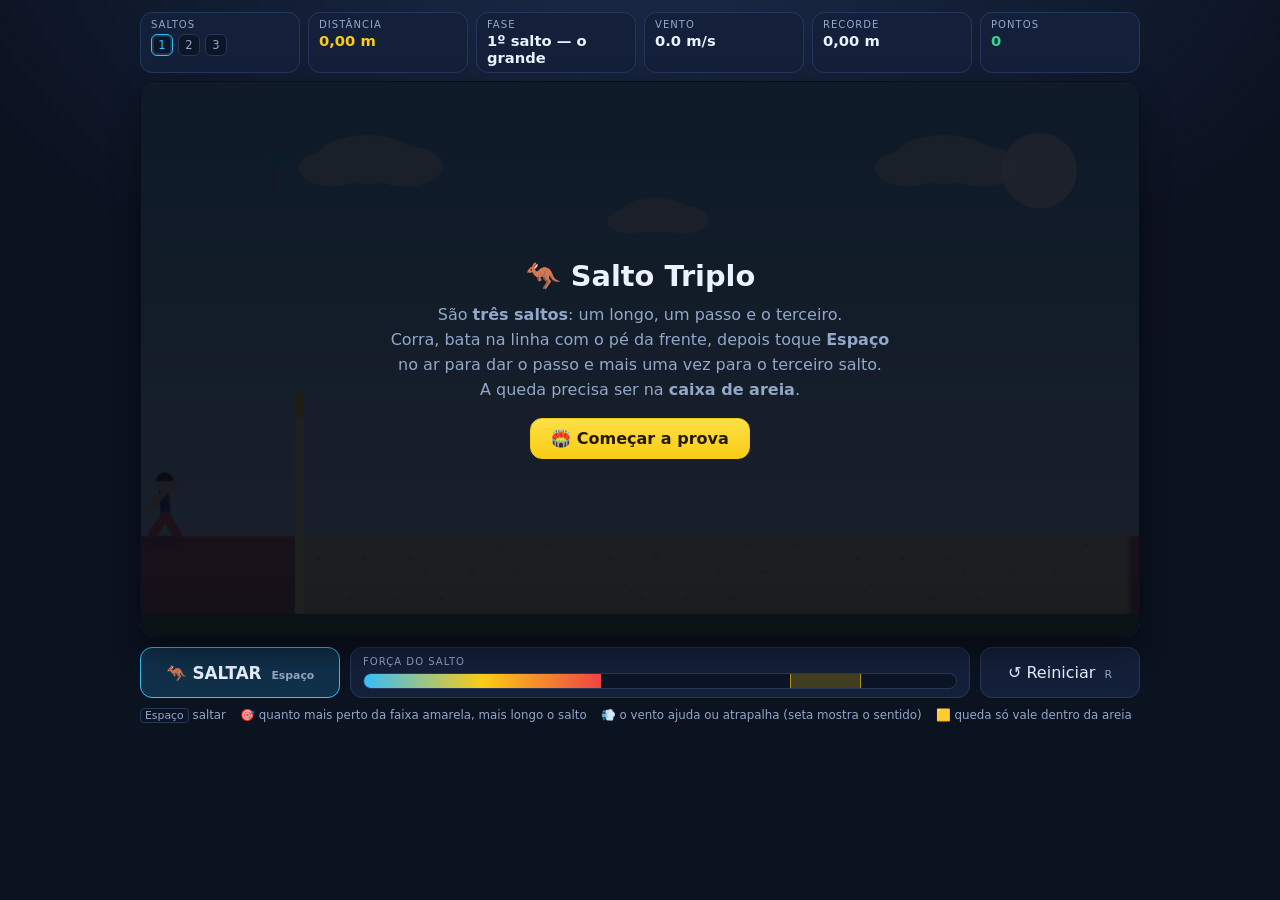
==== salto.html @ a5666cf6 "feat: jogo do salto triplo com 3 saltos, vento e caixa de areia" ====
<!DOCTYPE html>
<html lang="pt-BR">
<head>
<meta charset="utf-8">
<meta name="viewport" content="width=device-width, initial-scale=1, user-scalable=no">
<title>🦘 Salto Triplo — Jogo</title>
<link rel="stylesheet" href="css/salto.css">
</head>
<body>
  <div class="app">
    <header class="hud">
      <div class="hud-box">
        <span class="label">Saltos</span>
        <div class="pips">
          <i class="pip" id="pip1">1</i>
          <i class="pip" id="pip2">2</i>
          <i class="pip" id="pip3">3</i>
        </div>
      </div>
      <div class="hud-box">
        <span class="label">Distância</span>
        <strong id="distValue">0,00 m</strong>
      </div>
      <div class="hud-box">
        <span class="label">Fase</span>
        <strong id="phaseValue">Corrida de aproximação</strong>
      </div>
      <div class="hud-box">
        <span class="label">Vento</span>
        <strong id="windValue">0,0 m/s</strong>
      </div>
      <div class="hud-box">
        <span class="label">Recorde</span>
        <strong id="bestValue">0,00 m</strong>
      </div>
      <div class="hud-box">
        <span class="label">Pontos</span>
        <strong id="scoreValue">0</strong>
      </div>
    </header>

    <main class="stage">
      <canvas id="game" width="900" height="500"></canvas>

      <div class="overlay" id="overlay">
        <h1>🦘 Salto Triplo</h1>
        <p>
          São <strong>três saltos</strong>: um longo, um passo e o terceiro.<br>
          Corra, bata na linha com o pé da frente, depois toque <strong>Espaço</strong>
          no ar para dar o passo e mais uma vez para o terceiro salto.<br>
          A queda precisa ser na <strong>caixa de areia</strong>.
        </p>
        <button id="startBtn">🏟️ Começar a prova</button>
      </div>

      <div class="result" id="result" hidden>
        <strong id="resultTitle">—</strong>
        <span id="resultText">—</span>
        <button id="againBtn">🔁 Correr de novo</button>
      </div>
    </main>

    <section class="controls">
      <button id="jumpBtn" class="big">🦘 SALTAR <small>Espaço</small></button>
      <div class="meter">
        <span class="label">Força do salto</span>
        <div class="bar"><i id="powerFill"></i><u id="powerMark"></u></div>
      </div>
      <button id="restartBtn">↺ Reiniciar <small>R</small></button>
    </section>

    <footer class="tips">
      <span><kbd>Espaço</kbd> saltar</span>
      <span>🎯 quanto mais perto da faixa amarela, mais longo o salto</span>
      <span>💨 o vento ajuda ou atrapalha (seta mostra o sentido)</span>
      <span>🟨 queda só vale dentro da areia</span>
    </footer>
  </div>

  <script src="js/salto.js"></script>
</body>
</html>
---- css/salto.css ----
:root {
  --bg: #0b1220;
  --panel: #14203a;
  --line: #26375c;
  --text: #eaf1ff;
  --muted: #93a7c9;
  --track: #d9534f;
  --sand: #f0d9a0;
  --gold: #facc15;
  --good: #34d399;
  --bad: #ef4444;
  --accent: #38bdf8;
}

* { box-sizing: border-box; }

body {
  margin: 0;
  min-height: 100vh;
  background: radial-gradient(1200px 700px at 50% -10%, #1c2c4c 0%, var(--bg) 62%);
  color: var(--text);
  font-family: system-ui, -apple-system, "Segoe UI", Roboto, sans-serif;
  display: flex;
  justify-content: center;
  padding: 12px 12px 28px;
  user-select: none;
}

.app { width: 100%; max-width: 1000px; }

.hud {
  display: flex;
  gap: 8px;
  flex-wrap: wrap;
  margin-bottom: 8px;
}

.hud-box {
  flex: 1 1 130px;
  background: var(--panel);
  border: 1px solid var(--line);
  border-radius: 12px;
  padding: 6px 10px;
  display: flex;
  flex-direction: column;
  gap: 2px;
}

.hud-box .label {
  font-size: 0.63rem;
  text-transform: uppercase;
  letter-spacing: 1px;
  color: var(--muted);
}

.hud-box strong { font-size: 0.92rem; font-variant-numeric: tabular-nums; }

#distValue { color: var(--gold); }
#scoreValue { color: var(--good); }
#windValue.strong { color: var(--accent); }

.pips { display: flex; gap: 5px; margin-top: 2px; }

.pip {
  width: 22px;
  height: 22px;
  display: flex;
  align-items: center;
  justify-content: center;
  border-radius: 6px;
  border: 1px solid var(--line);
  background: #0d1626;
  font-style: normal;
  font-size: 0.72rem;
  color: var(--muted);
}

.pip.done { background: var(--gold); color: #231c02; border-color: var(--gold); font-weight: 700; }
.pip.now { border-color: var(--accent); color: var(--accent); box-shadow: 0 0 0 2px rgba(56,189,248,0.2) inset; }

.stage { position: relative; }

canvas {
  width: 100%;
  height: auto;
  display: block;
  border: 1px solid var(--line);
  border-radius: 14px;
  background: #8ec5e8;
  box-shadow: 0 14px 30px rgba(0, 0, 0, 0.45);
  touch-action: manipulation;
}

.overlay,
.result {
  position: absolute;
  inset: 0;
  display: flex;
  flex-direction: column;
  align-items: center;
  justify-content: center;
  gap: 10px;
  text-align: center;
  padding: 20px;
  background: rgba(6, 11, 20, 0.9);
  border-radius: 14px;
}

.overlay[hidden],
.result[hidden] { display: none; }

.overlay h1 { margin: 0; font-size: 1.8rem; }
.overlay p { margin: 0; max-width: 500px; color: var(--muted); line-height: 1.55; }
.result strong { font-size: 1.5rem; }
.result span { color: var(--muted); max-width: 460px; line-height: 1.5; }

button {
  font: inherit;
  color: inherit;
  cursor: pointer;
  border-radius: 12px;
  border: 1px solid var(--line);
  background: var(--panel);
}

button small { color: var(--muted); font-size: 0.68rem; margin-left: 4px; }

#startBtn, #againBtn {
  margin-top: 6px;
  padding: 10px 20px;
  font-weight: 700;
  border-color: var(--gold);
  background: linear-gradient(180deg, #fde047, var(--gold));
  color: #221a05;
}

.controls {
  display: flex;
  gap: 10px;
  margin-top: 10px;
  align-items: stretch;
  flex-wrap: wrap;
}

.big {
  flex: 0 1 200px;
  padding: 12px 16px;
  font-size: 1.05rem;
  font-weight: 700;
  border-color: var(--accent);
  background: #10304a;
}

.big:active { transform: translateY(2px); }

.meter {
  flex: 1 1 260px;
  background: var(--panel);
  border: 1px solid var(--line);
  border-radius: 12px;
  padding: 8px 12px;
  display: flex;
  flex-direction: column;
  justify-content: center;
  gap: 6px;
}

.meter .label { font-size: 0.63rem; text-transform: uppercase; letter-spacing: 1px; color: var(--muted); }

.bar {
  position: relative;
  height: 16px;
  background: #0b1424;
  border: 1px solid var(--line);
  border-radius: 99px;
  overflow: hidden;
}

.bar i {
  display: block;
  height: 100%;
  width: 0%;
  background: linear-gradient(90deg, #38bdf8, #facc15, #ef4444);
}

.bar u {
  position: absolute;
  top: 0;
  bottom: 0;
  left: 72%;
  width: 12%;
  background: rgba(250, 204, 21, 0.22);
  border-left: 1px solid rgba(250, 204, 21, 0.6);
  border-right: 1px solid rgba(250, 204, 21, 0.6);
}

#restartBtn { flex: 0 1 160px; padding: 12px 14px; }

.tips {
  display: flex;
  gap: 14px;
  flex-wrap: wrap;
  margin-top: 10px;
  color: var(--muted);
  font-size: 0.74rem;
}

kbd {
  font: inherit;
  font-size: 0.68rem;
  background: #0b1424;
  border: 1px solid var(--line);
  border-radius: 4px;
  padding: 0 4px;
}

@media (max-width: 640px) {
  .hud-box { flex-basis: 44%; }
}
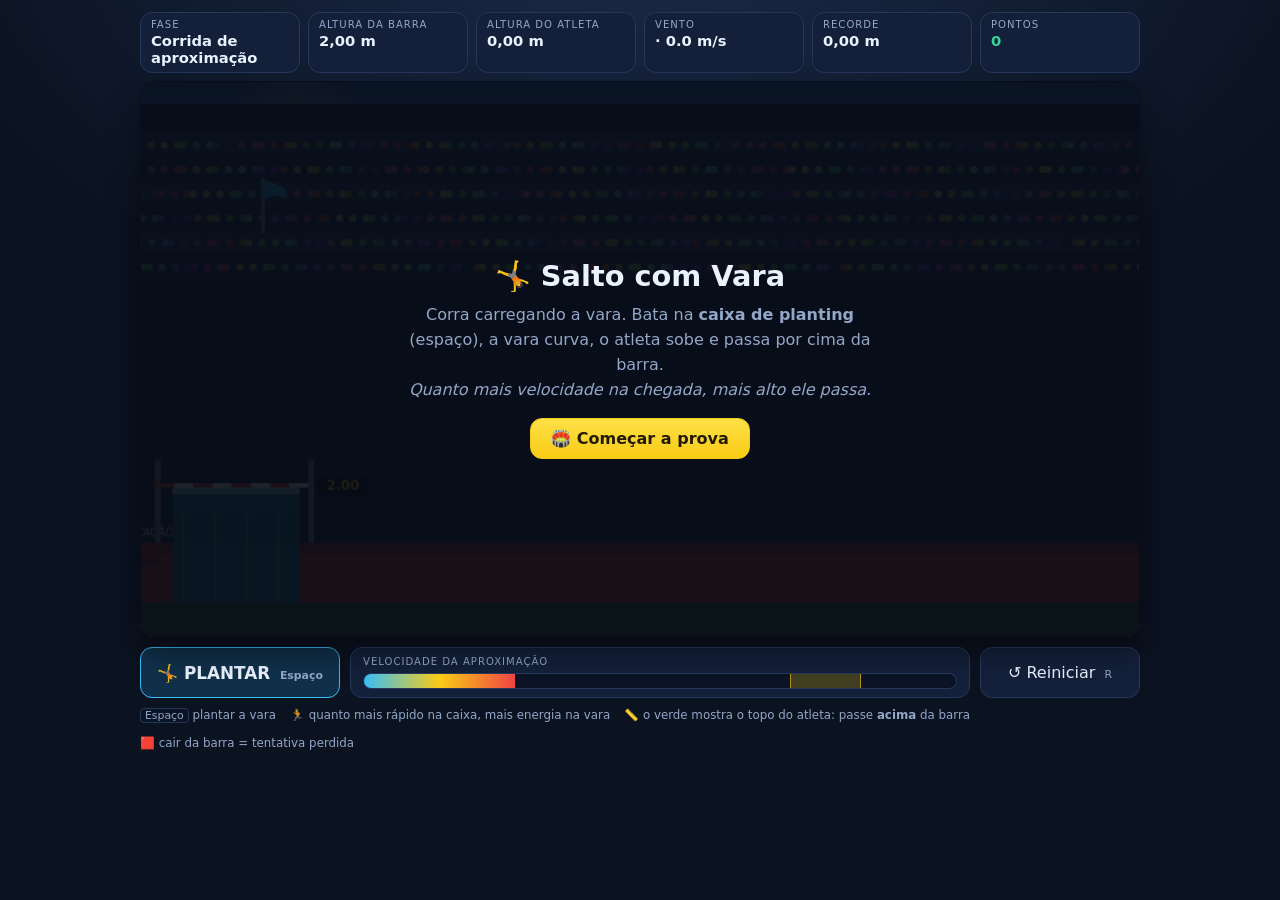
==== commit 70a7d579: "feat: troca salto triplo por salto com vara (planting, vara flexível, barra)" ====
--- a/salto.html
+++ b/salto.html
@@ -3,27 +3,23 @@
 <head>
 <meta charset="utf-8">
 <meta name="viewport" content="width=device-width, initial-scale=1, user-scalable=no">
-<title>🦘 Salto Triplo — Jogo</title>
+<title>🤸 Salto com Vara — Jogo</title>
 <link rel="stylesheet" href="css/salto.css">
 </head>
 <body>
   <div class="app">
     <header class="hud">
       <div class="hud-box">
-        <span class="label">Saltos</span>
-        <div class="pips">
-          <i class="pip" id="pip1">1</i>
-          <i class="pip" id="pip2">2</i>
-          <i class="pip" id="pip3">3</i>
-        </div>
+        <span class="label">Fase</span>
+        <strong id="phaseValue">Corrida de aproximação</strong>
       </div>
       <div class="hud-box">
-        <span class="label">Distância</span>
-        <strong id="distValue">0,00 m</strong>
+        <span class="label">Altura da barra</span>
+        <strong id="barValue">2,00 m</strong>
       </div>
       <div class="hud-box">
-        <span class="label">Fase</span>
-        <strong id="phaseValue">Corrida de aproximação</strong>
+        <span class="label">Altura do atleta</span>
+        <strong id="heightValue">0,00 m</strong>
       </div>
       <div class="hud-box">
         <span class="label">Vento</span>
@@ -43,12 +39,11 @@
       <canvas id="game" width="900" height="500"></canvas>
 
       <div class="overlay" id="overlay">
-        <h1>🦘 Salto Triplo</h1>
+        <h1>🤸 Salto com Vara</h1>
         <p>
-          São <strong>três saltos</strong>: um longo, um passo e o terceiro.<br>
-          Corra, bata na linha com o pé da frente, depois toque <strong>Espaço</strong>
-          no ar para dar o passo e mais uma vez para o terceiro salto.<br>
-          A queda precisa ser na <strong>caixa de areia</strong>.
+          Corra carregando a vara. Bata na <strong>caixa de planting</strong> (espaço),
+          a vara curva, o atleta sobe e passa por cima da barra.<br>
+          <em>Quanto mais velocidade na chegada, mais alto ele passa.</em>
         </p>
         <button id="startBtn">🏟️ Começar a prova</button>
       </div>
@@ -56,24 +51,24 @@
       <div class="result" id="result" hidden>
         <strong id="resultTitle">—</strong>
         <span id="resultText">—</span>
-        <button id="againBtn">🔁 Correr de novo</button>
+        <button id="againBtn">🔁 Pular de novo</button>
       </div>
     </main>
 
     <section class="controls">
-      <button id="jumpBtn" class="big">🦘 SALTAR <small>Espaço</small></button>
+      <button id="jumpBtn" class="big">🤸 PLANTAR <small>Espaço</small></button>
       <div class="meter">
-        <span class="label">Força do salto</span>
+        <span class="label">Velocidade da aproximação</span>
         <div class="bar"><i id="powerFill"></i><u id="powerMark"></u></div>
       </div>
       <button id="restartBtn">↺ Reiniciar <small>R</small></button>
     </section>
 
     <footer class="tips">
-      <span><kbd>Espaço</kbd> saltar</span>
-      <span>🎯 quanto mais perto da faixa amarela, mais longo o salto</span>
-      <span>💨 o vento ajuda ou atrapalha (seta mostra o sentido)</span>
-      <span>🟨 queda só vale dentro da areia</span>
+      <span><kbd>Espaço</kbd> plantar a vara</span>
+      <span>🏃 quanto mais rápido na caixa, mais energia na vara</span>
+      <span>📏 o verde mostra o topo do atleta: passe <strong>acima</strong> da barra</span>
+      <span>🟥 cair da barra = tentativa perdida</span>
     </footer>
   </div>
 
